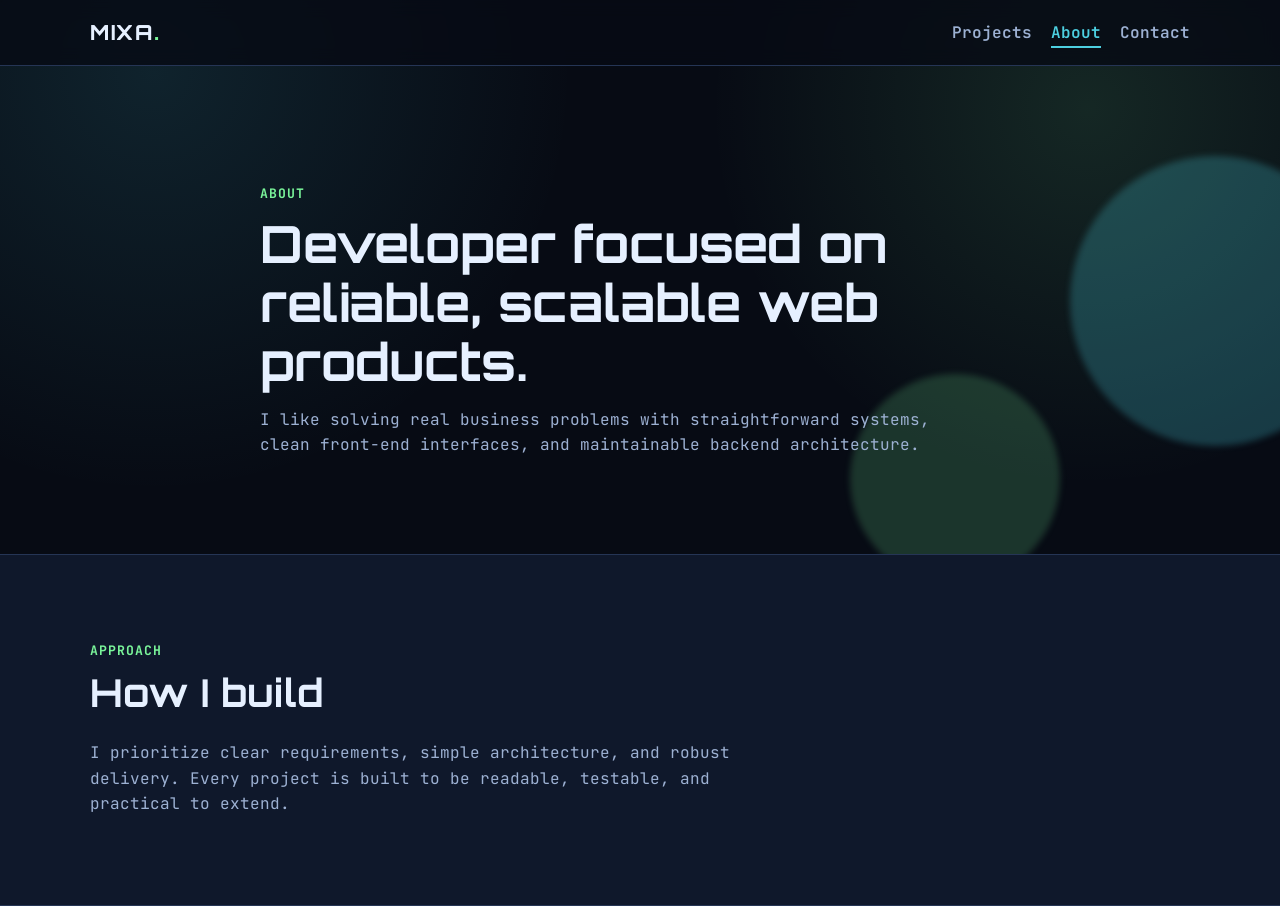
==== about.html @ be199026 "Redesign portfolio with dark theme and multi-page layout" ====
<!DOCTYPE html>
<html lang="en">
<head>
  <meta charset="UTF-8">
  <meta name="viewport" content="width=device-width, initial-scale=1.0">
  <title>MIXA | About</title>
  <meta name="description" content="About MIXA.">
  <link rel="preconnect" href="https://fonts.googleapis.com">
  <link rel="preconnect" href="https://fonts.gstatic.com" crossorigin>
  <link href="https://fonts.googleapis.com/css2?family=JetBrains+Mono:wght@400;600;700&family=Orbitron:wght@600;700;800&display=swap" rel="stylesheet">
  <link rel="stylesheet" href="style.css">
</head>
<body class="page-body">
  <header class="site-header">
    <nav class="container nav">
      <a href="index.html" class="logo">MIXA<span>.</span></a>
      <ul class="nav-links">
        <li><a href="projects.html">Projects</a></li>
        <li><a class="active" href="about.html">About</a></li>
        <li><a href="contact.html">Contact</a></li>
      </ul>
    </nav>
  </header>

  <main>
    <section class="page-hero">
      <div class="container page-hero-content">
        <p class="eyebrow">About</p>
        <h1>Developer focused on reliable, scalable web products.</h1>
        <p class="page-copy">I like solving real business problems with straightforward systems, clean front-end interfaces, and maintainable backend architecture.</p>
      </div>
      <div class="hero-shape hero-shape-one" aria-hidden="true"></div>
      <div class="hero-shape hero-shape-two" aria-hidden="true"></div>
    </section>

    <section class="section section-alt">
      <div class="container">
        <div class="section-heading">
          <p class="eyebrow">Approach</p>
          <h2>How I build</h2>
        </div>
        <p class="page-copy">I prioritize clear requirements, simple architecture, and robust delivery. Every project is built to be readable, testable, and practical to extend.</p>
      </div>
    </section>
  </main>
  <script src="script.js"></script>
</body>
</html>
---- style.css ----
:root {
  --bg: #070b14;
  --bg-soft: #0e1626;
  --surface: #121d31;
  --surface-2: #182742;
  --text: #e6f0ff;
  --muted: #9db1d3;
  --primary: #4dd0e1;
  --primary-dark: #2ea7bc;
  --accent: #7af59a;
  --border: #253555;
}

* {
  box-sizing: border-box;
}

html {
  scroll-behavior: smooth;
}

body {
  margin: 0;
  font-family: "JetBrains Mono", monospace;
  color: var(--text);
  background:
    radial-gradient(circle at 12% 8%, rgba(77, 208, 225, 0.12) 0, transparent 30%),
    radial-gradient(circle at 85% 12%, rgba(122, 245, 154, 0.12) 0, transparent 28%),
    var(--bg);
  line-height: 1.6;
}

.container {
  width: min(1100px, 92vw);
  margin: 0 auto;
}

.site-header {
  position: sticky;
  top: 0;
  z-index: 20;
  backdrop-filter: blur(9px);
  background: rgba(7, 11, 20, 0.8);
  border-bottom: 1px solid var(--border);
}

.nav {
  display: flex;
  align-items: center;
  justify-content: space-between;
  padding: 1rem 0;
}

.logo {
  text-decoration: none;
  color: var(--text);
  font-family: "Orbitron", sans-serif;
  font-size: 1.3rem;
  font-weight: 800;
  letter-spacing: 0.08em;
}

.logo span {
  color: var(--accent);
}

.nav-links {
  list-style: none;
  display: flex;
  gap: 1.2rem;
  padding: 0;
  margin: 0;
}

.nav-links a {
  text-decoration: none;
  color: var(--muted);
  font-weight: 600;
  border-bottom: 2px solid transparent;
  padding-bottom: 0.2rem;
  transition: color 180ms ease, border-color 180ms ease;
}

.nav-links a:hover,
.nav-links a.active {
  color: var(--primary);
  border-color: var(--primary);
}

.hero,
.page-hero {
  position: relative;
  overflow: hidden;
  padding: 6.5rem 0 5rem;
}

.hero-content,
.page-hero-content {
  position: relative;
  z-index: 2;
  max-width: 760px;
}

.eyebrow {
  display: inline-block;
  margin-bottom: 0.6rem;
  color: var(--accent);
  font-size: 0.82rem;
  text-transform: uppercase;
  letter-spacing: 0.08em;
  font-weight: 700;
}

h1,
h2,
h3 {
  margin: 0;
  line-height: 1.15;
  font-family: "Orbitron", sans-serif;
}

h1 {
  font-size: clamp(2rem, 4vw, 3.8rem);
  margin-bottom: 1rem;
}

h2 {
  font-size: clamp(1.5rem, 3vw, 2.5rem);
}

.typed-heading::after {
  content: "";
  display: inline-block;
  width: 0.08em;
  height: 0.95em;
  margin-left: 0.12em;
  background: var(--primary);
  animation: blink 0.9s steps(1, end) infinite;
  vertical-align: -0.1em;
}

.typed-heading.done::after {
  animation: none;
  opacity: 0.5;
}

@keyframes blink {
  50% {
    opacity: 0;
  }
}

.hero-text {
  max-width: 62ch;
  color: var(--muted);
}

.hero-actions {
  margin-top: 1.8rem;
  display: flex;
  gap: 0.9rem;
  flex-wrap: wrap;
}

.btn {
  display: inline-block;
  text-decoration: none;
  border-radius: 999px;
  padding: 0.72rem 1.1rem;
  font-weight: 700;
  transition: transform 160ms ease, background 160ms ease;
}

.btn:hover {
  transform: translateY(-2px);
}

.btn-primary {
  background: var(--primary);
  color: #021218;
}

.btn-primary:hover {
  background: var(--primary-dark);
}

.btn-outline {
  border: 2px solid var(--primary);
  color: var(--primary);
}

.hero-shape {
  position: absolute;
  border-radius: 999px;
  filter: blur(3px);
}

.hero-shape-one {
  width: 290px;
  height: 290px;
  background: rgba(77, 208, 225, 0.24);
  right: -80px;
  top: 90px;
}

.hero-shape-two {
  width: 210px;
  height: 210px;
  background: rgba(122, 245, 154, 0.18);
  right: 220px;
  bottom: -30px;
}

.section {
  padding: 4.5rem 0;
}

.section-alt {
  background: rgba(24, 39, 66, 0.5);
  border-top: 1px solid var(--border);
  border-bottom: 1px solid var(--border);
}

.section-heading {
  margin-bottom: 1.6rem;
}

.project-grid {
  display: grid;
  grid-template-columns: repeat(3, minmax(0, 1fr));
  gap: 1rem;
}

.project-card {
  border: 1px solid var(--border);
  border-radius: 16px;
  background: linear-gradient(160deg, var(--surface), var(--surface-2));
  padding: 1.2rem;
}

.project-tag {
  display: inline-block;
  border-radius: 999px;
  padding: 0.18rem 0.58rem;
  font-size: 0.76rem;
  font-weight: 700;
  color: #04111f;
  background: var(--accent);
}

.project-card h3 {
  margin: 0.8rem 0 0.55rem;
}

.project-card p {
  margin: 0;
  color: var(--muted);
}

.project-stack {
  margin-top: 0.8rem;
  font-size: 0.92rem;
}

.project-link {
  display: inline-block;
  margin-top: 0.8rem;
  color: var(--primary);
  text-decoration: none;
  font-weight: 700;
}

.skills-list {
  list-style: none;
  padding: 0;
  margin: 0;
  display: grid;
  gap: 0.7rem;
  grid-template-columns: repeat(3, minmax(0, 1fr));
}

.skills-list li {
  background: var(--surface);
  border: 1px solid var(--border);
  border-radius: 12px;
  padding: 0.75rem 0.9rem;
  color: var(--text);
  font-weight: 600;
}

.section-contact {
  background: linear-gradient(120deg, #081422, #0d2136);
  border-top: 1px solid var(--border);
}

.contact {
  text-align: center;
}

.contact p {
  color: var(--muted);
}

.page-body {
  min-height: 100vh;
}

.page-copy {
  color: var(--muted);
  max-width: 70ch;
}

@media (max-width: 900px) {
  .project-grid,
  .skills-list {
    grid-template-columns: repeat(2, minmax(0, 1fr));
  }
}

@media (max-width: 680px) {
  .nav {
    flex-direction: column;
    gap: 0.7rem;
  }

  .nav-links {
    flex-wrap: wrap;
    justify-content: center;
  }

  .project-grid,
  .skills-list {
    grid-template-columns: 1fr;
  }
}
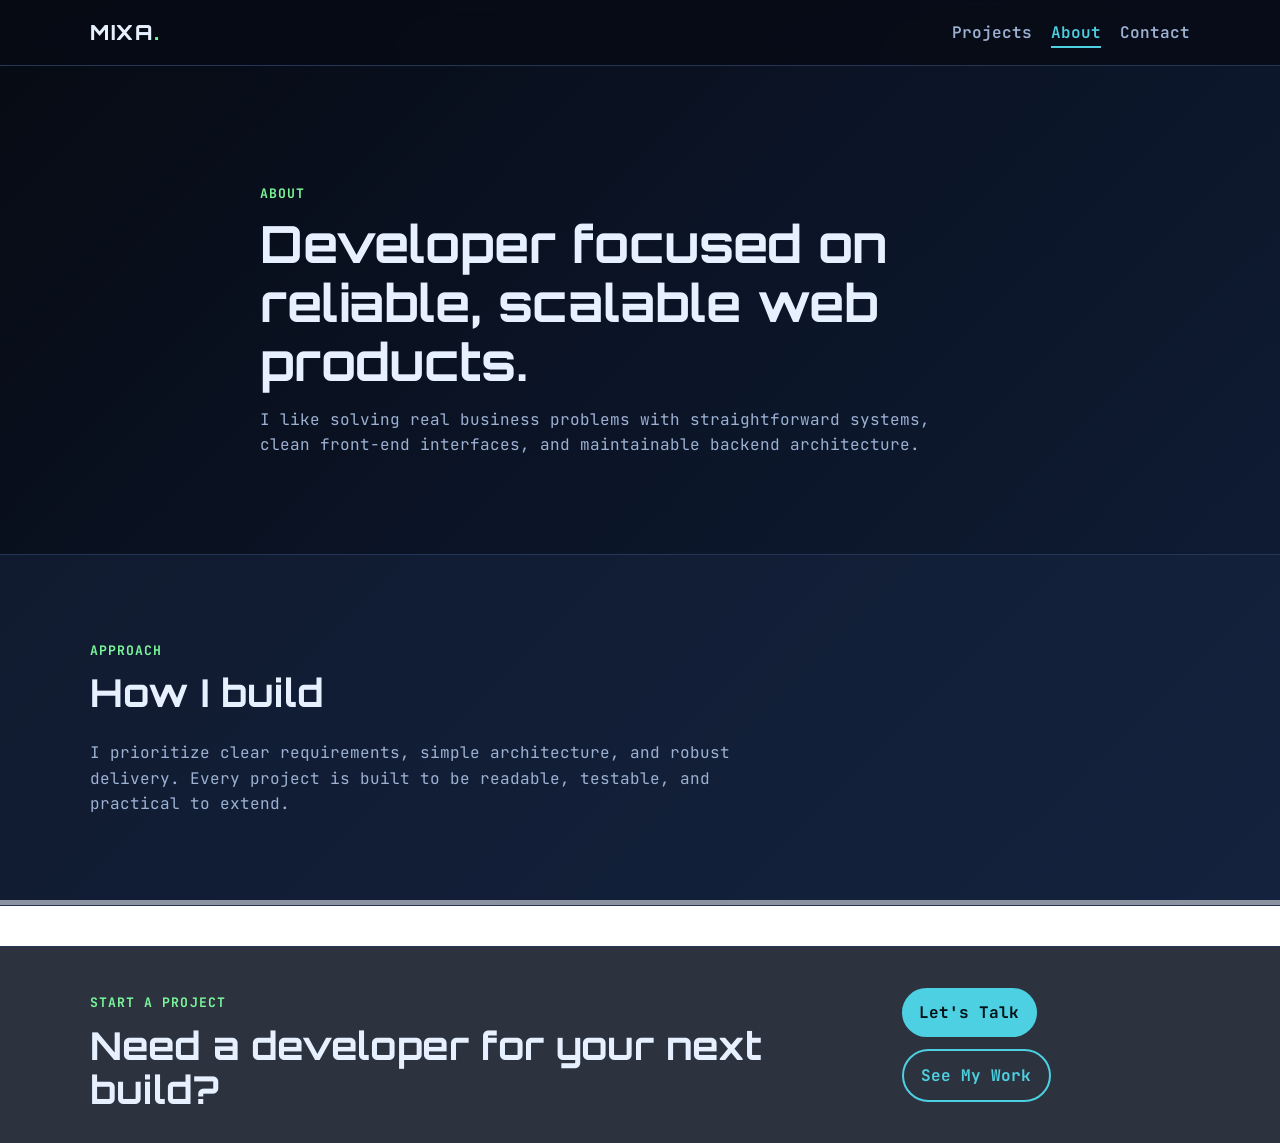
==== commit 589007a4: "Add shared gradient theme, unified footer CTA, projects expansion, and contact form" ====
--- a/about.html
+++ b/about.html
@@ -29,8 +29,6 @@
         <h1>Developer focused on reliable, scalable web products.</h1>
         <p class="page-copy">I like solving real business problems with straightforward systems, clean front-end interfaces, and maintainable backend architecture.</p>
       </div>
-      <div class="hero-shape hero-shape-one" aria-hidden="true"></div>
-      <div class="hero-shape hero-shape-two" aria-hidden="true"></div>
     </section>
 
     <section class="section section-alt">
@@ -43,6 +41,20 @@
       </div>
     </section>
   </main>
+
+  <footer class="site-footer">
+    <div class="container footer-content">
+      <div>
+        <p class="eyebrow">Start A Project</p>
+        <h2>Need a developer for your next build?</h2>
+      </div>
+      <div class="footer-actions">
+        <a class="btn btn-primary" href="contact.html">Let's Talk</a>
+        <a class="btn btn-outline" href="projects.html">See My Work</a>
+      </div>
+    </div>
+  </footer>
+
   <script src="script.js"></script>
 </body>
-</html>+</html>
--- a/style.css
+++ b/style.css
@@ -24,9 +24,8 @@
   font-family: "JetBrains Mono", monospace;
   color: var(--text);
   background:
-    radial-gradient(circle at 12% 8%, rgba(77, 208, 225, 0.12) 0, transparent 30%),
-    radial-gradient(circle at 85% 12%, rgba(122, 245, 154, 0.12) 0, transparent 28%),
-    var(--bg);
+    linear-gradient(135deg, #060a12 0%, #0b1426 45%, #101e38 100%);
+  background-attachment: fixed;
   line-height: 1.6;
 }
 
@@ -190,9 +189,7 @@
 }
 
 .hero-shape {
-  position: absolute;
-  border-radius: 999px;
-  filter: blur(3px);
+  display: none;
 }
 
 .hero-shape-one {
@@ -270,22 +267,33 @@
   font-weight: 700;
 }
 
-.skills-list {
-  list-style: none;
-  padding: 0;
+.skills-groups {
+  display: grid;
+  gap: 1rem;
+  grid-template-columns: repeat(2, minmax(0, 1fr));
+}
+
+.skill-group {
+  border: 1px solid var(--border);
+  border-radius: 14px;
+  background: linear-gradient(160deg, var(--surface), var(--surface-2));
+  padding: 1rem 1.1rem;
+}
+
+.skill-group h3 {
+  margin-bottom: 0.7rem;
+  color: var(--primary);
+  font-size: 1.02rem;
+}
+
+.skill-group ul {
   margin: 0;
-  display: grid;
-  gap: 0.7rem;
-  grid-template-columns: repeat(3, minmax(0, 1fr));
-}
-
-.skills-list li {
-  background: var(--surface);
-  border: 1px solid var(--border);
-  border-radius: 12px;
-  padding: 0.75rem 0.9rem;
-  color: var(--text);
-  font-weight: 600;
+  padding-left: 1.1rem;
+  color: var(--muted);
+}
+
+.skill-group li {
+  margin: 0.28rem 0;
 }
 
 .section-contact {
@@ -310,9 +318,79 @@
   max-width: 70ch;
 }
 
+.projects-repo-link {
+  margin-top: 1.4rem;
+  color: var(--muted);
+}
+
+.projects-repo-link a {
+  color: var(--primary);
+  text-decoration: none;
+  font-weight: 700;
+}
+
+.contact-form {
+  max-width: 680px;
+  margin: 0 auto;
+  display: grid;
+  gap: 0.7rem;
+  padding: 1.2rem;
+  border: 1px solid var(--border);
+  border-radius: 14px;
+  background: linear-gradient(160deg, var(--surface), var(--surface-2));
+}
+
+.contact-form label {
+  font-weight: 600;
+  color: var(--text);
+}
+
+.contact-form input,
+.contact-form textarea {
+  width: 100%;
+  border: 1px solid var(--border);
+  background: #0a162a;
+  color: var(--text);
+  border-radius: 10px;
+  padding: 0.72rem 0.8rem;
+  font-family: "JetBrains Mono", monospace;
+}
+
+.contact-form input:focus,
+.contact-form textarea:focus {
+  outline: 2px solid var(--primary);
+  outline-offset: 1px;
+}
+
+.contact-form .btn {
+  margin-top: 0.35rem;
+  justify-self: start;
+  border: 0;
+  cursor: pointer;
+}
+
+.site-footer {
+  margin-top: 2.5rem;
+  border-top: 1px solid var(--border);
+  background: rgba(8, 16, 30, 0.85);
+}
+
+.footer-content {
+  padding: 2rem 0;
+  display: flex;
+  align-items: center;
+  justify-content: space-between;
+  gap: 1.4rem;
+}
+
+.footer-actions {
+  display: flex;
+  gap: 0.8rem;
+  flex-wrap: wrap;
+}
+
 @media (max-width: 900px) {
-  .project-grid,
-  .skills-list {
+  .project-grid {
     grid-template-columns: repeat(2, minmax(0, 1fr));
   }
 }
@@ -329,7 +407,12 @@
   }
 
   .project-grid,
-  .skills-list {
+  .skills-groups {
     grid-template-columns: 1fr;
   }
-}
+
+  .footer-content {
+    flex-direction: column;
+    align-items: flex-start;
+  }
+}
